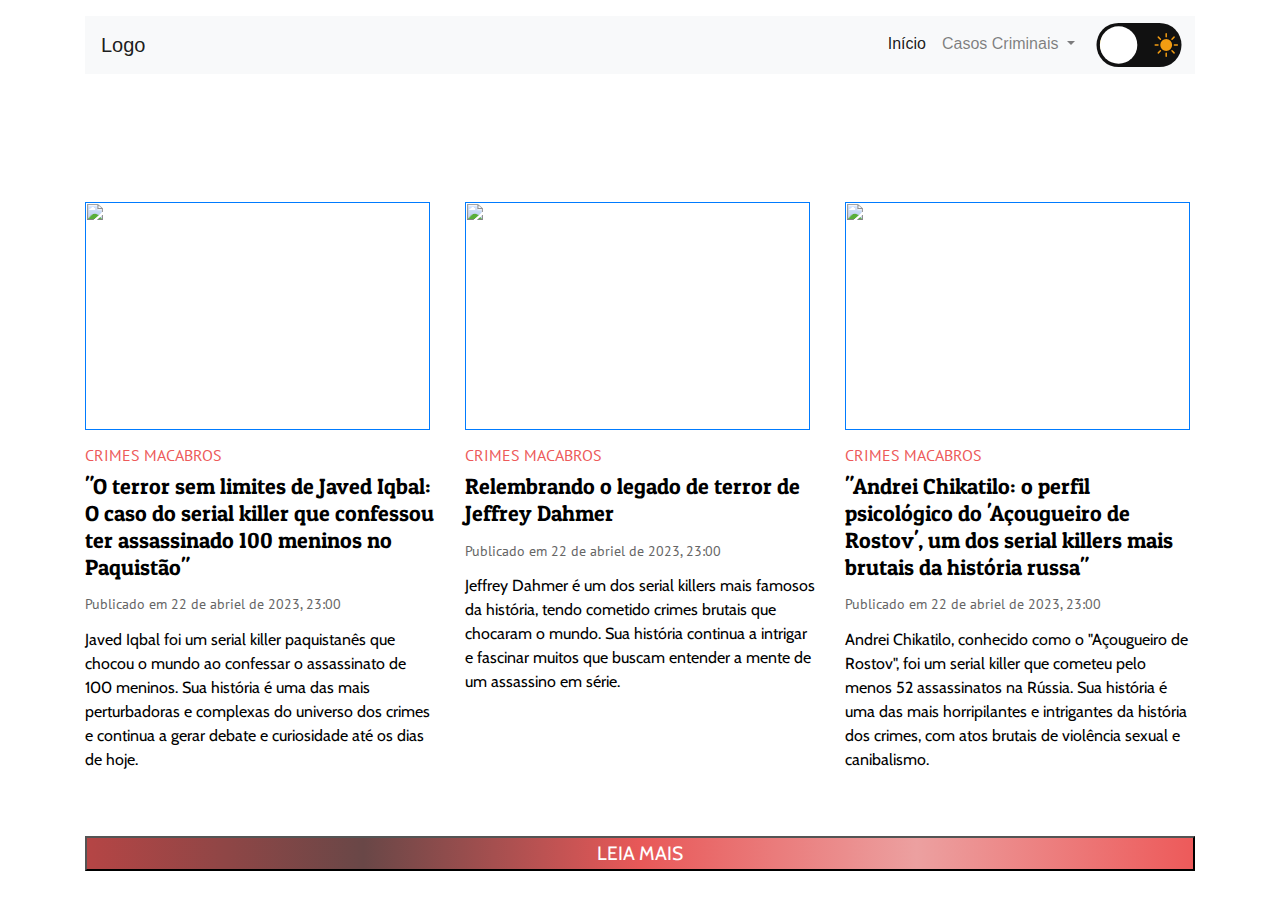
==== src/pages/index.html @ 10c6dadb "fix" ====
<!doctype html>
<html lang="pt-br">
  <head>


    <!-- Required meta tags -->
    <meta charset="utf-8">
    <meta name="viewport" content="width=device-width, initial-scale=1, shrink-to-fit=no">

    <!-- Bootstrap CSS -->
    <link rel="stylesheet" href="https://cdn.jsdelivr.net/npm/bootstrap@4.1.3/dist/css/bootstrap.min.css" integrity="sha384-MCw98/SFnGE8fJT3GXwEOngsV7Zt27NXFoaoApmYm81iuXoPkFOJwJ8ERdknLPMO" crossorigin="anonymous">
    <link rel="stylesheet" href="https://stackpath.bootstrapcdn.com/bootstrap/4.3.1/css/bootstrap.min.css" integrity="sha384-ggOyR0iXCbMQv3Xipma34MD+dH/1fQ784/j6cY/iJTQUOhcWr7x9JvoRxT2MZw1T" crossorigin="anonymous" />
      
    <!-- CSS -->
    <link rel="stylesheet" href="../styles/global.css">
    
    <!-- CSS DARK MODE -->
    <link rel="stylesheet" href="../styles/darkMode.css">
    <title>Pycho Log</title>
  </head>
  
  <body>
    
    <header>
      <div class="container">
        <nav class="navbar navbar-expand-lg navbar-light bg-light justify-content-center">
          <a class="navbar-brand" href="#">Logo</a>
          <button class="navbar-toggler" type="button" data-toggle="collapse" data-target="#navbarNavDropdown" aria-controls="navbarNavDropdown" aria-expanded="false" aria-label="Toggle navigation">
            <span class="navbar-toggler-icon"></span>
          </button>
          <div class="collapse navbar-collapse" id="navbarNavDropdown">
            <ul class="navbar-nav ml-auto">
              <li class="nav-item active">
                <a class="nav-link" href="#">Início <span class="sr-only">(current)</span></a>
              </li>
              <li class="nav-item dropdown">
                <a class="nav-link dropdown-toggle" href="#" id="navbarDropdownMenuLink" data-toggle="dropdown" aria-haspopup="true" aria-expanded="false">
                  Casos Criminais
                </a>
                <div class="dropdown-menu" aria-labelledby="navbarDropdownMenuLink">
                  <a class="dropdown-item" href="#">Javed Iqbal</a>
                  <a class="dropdown-item" href="#">Jeffrey Dahmer</a>
                  <a class="dropdown-item" href="#">Andrei Chikatilo</a>
                  <a class="dropdown-item" href="#">Assassino do zodíaco</a>
                  <a class="dropdown-item" href="#">Joseph Metheny</a>
                  <a class="dropdown-item" href="#">Lázaro Barbosa</a>
                </div>
              </li>
              <li class="botao-dark-mode">
                <div class="container">
                  <input class="checkbox" type="checkbox" name="" id="chk">
            
                  <label class="label" for="chk">
                    
                    <svg style="color: #f1c40f; padding-left:2px;" xmlns="http://www.w3.org/2000/svg" width="16" height="16" fill="currentColor" class="bi bi-moon-fill" viewBox="0 0 16 16">
                      <path d="M6 .278a.768.768 0 0 1 .08.858 7.208 7.208 0 0 0-.878 3.46c0 4.021 3.278 7.277 7.318 7.277.527 0 1.04-.055 1.533-.16a.787.787 0 0 1 .81.316.733.733 0 0 1-.031.893A8.349 8.349 0 0 1 8.344 16C3.734 16 0 12.286 0 7.71 0 4.266 2.114 1.312 5.124.06A.752.752 0 0 1 6 .278z"/>
                    </svg>
            
                    <svg style="color: #f39c12; padding-right:2px;" xmlns="http://www.w3.org/2000/svg" width="16" height="16" fill="currentColor" class="bi bi-brightness-high-fill" viewBox="0 0 16 16">
                      <path d="M12 8a4 4 0 1 1-8 0 4 4 0 0 1 8 0zM8 0a.5.5 0 0 1 .5.5v2a.5.5 0 0 1-1 0v-2A.5.5 0 0 1 8 0zm0 13a.5.5 0 0 1 .5.5v2a.5.5 0 0 1-1 0v-2A.5.5 0 0 1 8 13zm8-5a.5.5 0 0 1-.5.5h-2a.5.5 0 0 1 0-1h2a.5.5 0 0 1 .5.5zM3 8a.5.5 0 0 1-.5.5h-2a.5.5 0 0 1 0-1h2A.5.5 0 0 1 3 8zm10.657-5.657a.5.5 0 0 1 0 .707l-1.414 1.415a.5.5 0 1 1-.707-.708l1.414-1.414a.5.5 0 0 1 .707 0zm-9.193 9.193a.5.5 0 0 1 0 .707L3.05 13.657a.5.5 0 0 1-.707-.707l1.414-1.414a.5.5 0 0 1 .707 0zm9.193 2.121a.5.5 0 0 1-.707 0l-1.414-1.414a.5.5 0 0 1 .707-.707l1.414 1.414a.5.5 0 0 1 0 .707zM4.464 4.465a.5.5 0 0 1-.707 0L2.343 3.05a.5.5 0 1 1 .707-.707l1.414 1.414a.5.5 0 0 1 0 .708z"/>
                    </svg>
            
                    <div class="bola">
                    
                    </div>
                  </label>
                </div>
                
              </li>
            </ul>
          </div>
        </nav>
      </div>
    </header>

    <section>
      <article>  
        <div class="container">
          <div class="row primeira-section">
            <div class="col-md-4">
             
              <a class="links" href="">
                <img class="img-fluid primeira-section-imagem" src="imagens/Javed_Iqbal.jpg" alt="">
              </a>

              <p class="primeira-section-crimes-macabros">Crimes macabros</p>

              <h1 class="primeira-section-subtitulo">"O terror sem limites de Javed Iqbal: O caso do serial killer que confessou ter assassinado 100 meninos no Paquistão"</h1>

              <p class="primeira-section-publicado">Publicado em 22 de abriel de 2023, 23:00</p>

              <p class="primeira-section-texto-introdutorio">Javed Iqbal foi um serial killer paquistanês que chocou o mundo ao confessar o assassinato de 100 meninos. Sua história é uma das mais perturbadoras e complexas do universo dos crimes e continua a gerar debate e curiosidade até os dias de hoje.</p>

            </div>

            <div class="col-md-4">
    
              <a class="links" href="">
                <img class="img-fluid primeira-section-imagem" src="imagens/Jeffrey_Dahmer_Milwaukee_Police_1991_mugshot.jpg" alt="">
              </a>

              <p class="primeira-section-crimes-macabros">Crimes macabros</p>

              <h1 class="primeira-section-subtitulo">Relembrando o legado de terror de Jeffrey Dahmer</h1>

              <p class="primeira-section-publicado">Publicado em 22 de abriel de 2023, 23:00</p>

              <p class="primeira-section-texto-introdutorio">Jeffrey Dahmer é um dos serial killers mais famosos da história, tendo cometido crimes brutais que chocaram o mundo. Sua história continua a intrigar e fascinar muitos que buscam entender a mente de um assassino em série.</p>

            </div>

            <div class="col-md-4">

              <a class="links" href="">
                <img class="img-fluid primeira-section-imagem" src="imagens/Andrei Chikatilo.jpg" alt="">
              </a>

              <p class="primeira-section-crimes-macabros">Crimes macabros</p>

              <h1 class="primeira-section-subtitulo">"Andrei Chikatilo: o perfil psicológico do 'Açougueiro de Rostov', um dos serial killers mais brutais da história russa"</h1>

              <p class="primeira-section-publicado">Publicado em 22 de abriel de 2023, 23:00</p>

              <p class="primeira-section-texto-introdutorio">Andrei Chikatilo, conhecido como o "Açougueiro de Rostov", foi um serial killer que cometeu pelo menos 52 assassinatos na Rússia. Sua história é uma das mais horripilantes e intrigantes da história dos crimes, com atos brutais de violência sexual e canibalismo.</p>

            </div>
          </div>
        </div>
      </article>
    </section>

    <div class="container">
      <button id="btnLeiaMais">Leia Mais</button>
    </div>
    
      <section class="segunda-section">
        <article>
          <div class="container">
            <div class="row">
              <div class="col-md-4">
                <a class="links" href="">
                  <img class="img-fluid primeira-section-imagem" src="imagens/Assasino do Zodíaco.jpeg" alt="">
                </a>
                <p class="primeira-section-crimes-macabros">Crimes macabros</p>
                <h1 class="primeira-section-subtitulo">"O mistério do Assassino do Zodíaco: revisitando o caso do serial killer que aterrorizou a Califórnia nos anos 60 e 70"</h1>
                <p class="primeira-section-publicado">Publicado em 22 de abriel de 2023, 23:00</p>
                <p class="primeira-section-texto-introdutorio">O caso do Assassino do Zodíaco é um dos mais enigmáticos e intrigantes da história dos crimes. O serial killer aterrorizou a Califórnia nos anos 60 e 70 com uma série de assassinatos brutais e enigmáticas cartas criptografadas enviadas à imprensa, que nunca foram completamente decifradas.</p>
              </div>
              <div class="col-md-4">
                <a class="links" href="">
                  <img class="img-fluid primeira-section-imagem" src="imagens/Joseph Metheny.jpeg" alt="">
                </a>
                <p class="primeira-section-crimes-macabros">Crimes macabros</p>
                <h1 class="primeira-section-subtitulo">"Joseph Metheny: o canibal de Baltimore que aterrorizou a cidade com seus crimes macabros"</h1>
                <p class="primeira-section-publicado">Publicado em 22 de abriel de 2023, 23:00</p>
                <p class="primeira-section-texto-introdutorio">Joseph Metheny é um dos serial killers mais brutais e perturbadores da história americana. Conhecido como o "Canibal de Baltimore", ele confessou ter assassinado e consumido as vítimas, chocando o mundo com sua história de terror.</p>
              </div>
              <div class="col-md-4">
                <a class="links" href="">
                  <img class="img-fluid primeira-section-imagem" src="imagens/Lazáro Barbosa.jpeg" alt="">
                </a>
                <p class="primeira-section-crimes-macabros">Crimes macabros</p>
                <h1 class="primeira-section-subtitulo">"Lázaro Barbosa: o caso do serial killer que aterrorizou a região de Brasília e mobilizou as forças de segurança do país"</h1>
                <p class="primeira-section-publicado">Publicado em 22 de abriel de 2023, 23:00</p>
                <p class="primeira-section-texto-introdutorio">Lázaro Barbosa se tornou um dos criminosos mais procurados do país depois de uma onda de assassinatos brutais na região de Brasília. Sua história de fuga e sobrevivência na mata, bem como sua personalidade perturbadora, têm atraído a atenção do público e gerado debates sobre segurança pública e saúde mental.</p>
              </div>
            </div>
          </div>
        </article>
      </section>
    

    
  
    
    <!-- Optional JavaScript -->
    <!-- jQuery first, then Popper.js, then Bootstrap JS -->
    <script src="../scripts/darkMode.js"></script>
    <script src="../scripts/more.js"></script>
    <script src="https://code.jquery.com/jquery-3.3.1.slim.min.js" integrity="sha384-q8i/X+965DzO0rT7abK41JStQIAqVgRVzpbzo5smXKp4YfRvH+8abtTE1Pi6jizo" crossorigin="anonymous"></script>
    <script src="https://cdn.jsdelivr.net/npm/popper.js@1.14.3/dist/umd/popper.min.js" integrity="sha384-ZMP7rVo3mIykV+2+9J3UJ46jBk0WLaUAdn689aCwoqbBJiSnjAK/l8WvCWPIPm49" crossorigin="anonymous"></script>
    <script src="https://cdn.jsdelivr.net/npm/bootstrap@4.1.3/dist/js/bootstrap.min.js" integrity="sha384-ChfqqxuZUCnJSK3+MXmPNIyE6ZbWh2IMqE241rYiqJxyMiZ6OW/JmZQ5stwEULTy" crossorigin="anonymous"></script>
  </body>
</html>
---- src/styles/global.css ----
@charset "UTF-8";

@import url('https://fonts.googleapis.com/css2?family=Patua+One&display=swap');
@import url('https://fonts.googleapis.com/css2?family=PT+Sans&display=swap');
@import url('https://fonts.googleapis.com/css2?family=Cabin&display=swap');

body {
    background-color: #fff;
    color: #000;
   
}
  
header {
    padding: 1rem;
    transition: background 0.2s linear;
    
}

.botao-dark-mode {
    margin-top: 0.5rem;
    margin-left: 1rem;
}
  
.primeira-section {
    margin-top: 7rem;
    margin-bottom: 3rem;
}

.links {
    text-decoration: none;
}

.primeira-section-imagem {
    width: 345px;
    height: 228px;
    cursor: pointer;

}

.primeira-section-crimes-macabros {
    color: #ED5A5A; 
    margin-top: 0.8rem;
    margin-bottom: 0.4rem;
    font-family: 'PT Sans', sans-serif;
    text-transform: uppercase;
    font-size: 1rem;
}

.primeira-section-subtitulo {
    font-size: 1.4rem;
    font-family: 'Patua One', cursive;
}

.primeira-section-publicado {
    font-size: 0.9rem;
    font-family: 'PT Sans', sans-serif;
    margin-top: 0.8rem;
    margin-bottom: 0.8rem;
    color: #666666;
}

.primeira-section-texto-introdutorio {
    text-justify: left;
    font-family: 'Cabin', sans-serif;
}

.paragrafo-botao-oculto {
    opacity: 0;
}

#btnLeiaMais {
    width: 100%;
    margin-bottom: 2rem;
    background: linear-gradient(to left, #ED5A5A, #ECA0A0, #E85858, #694747, #B54545);
    color: #fff;
    text-transform: uppercase;
    font-size: 1.2rem;
    font-family: 'Cabin', sans-serif;
    
}

.segunda-section {
    display: none;
}
---- src/styles/darkMode.css ----
@charset "UTF-8";

body.dark {
    background: #232c35;
    color: white;
}

.checkbox {
    opacity: 0;
    position: absolute;
}

.label {
    background-color: #111;
    border-radius: 50px;
    cursor: pointer;
    justify-content: space-between;
    display: flex;
    align-items: center;

    position: relative;
    height: 26px;
    width: 50px;

    transform: scale(1.7);
}


.label .bola {
    background-color: #fff;
    border-radius: 50%;
    position: absolute;
    top: 2px;
    left: 2px;
    height: 22px;
    width: 22px;
    

    transform: translateX(0px);
    transition: transform 0.2s linear;

}

.checkbox:checked + .label .bola {
    transform: translateX(24px);
}
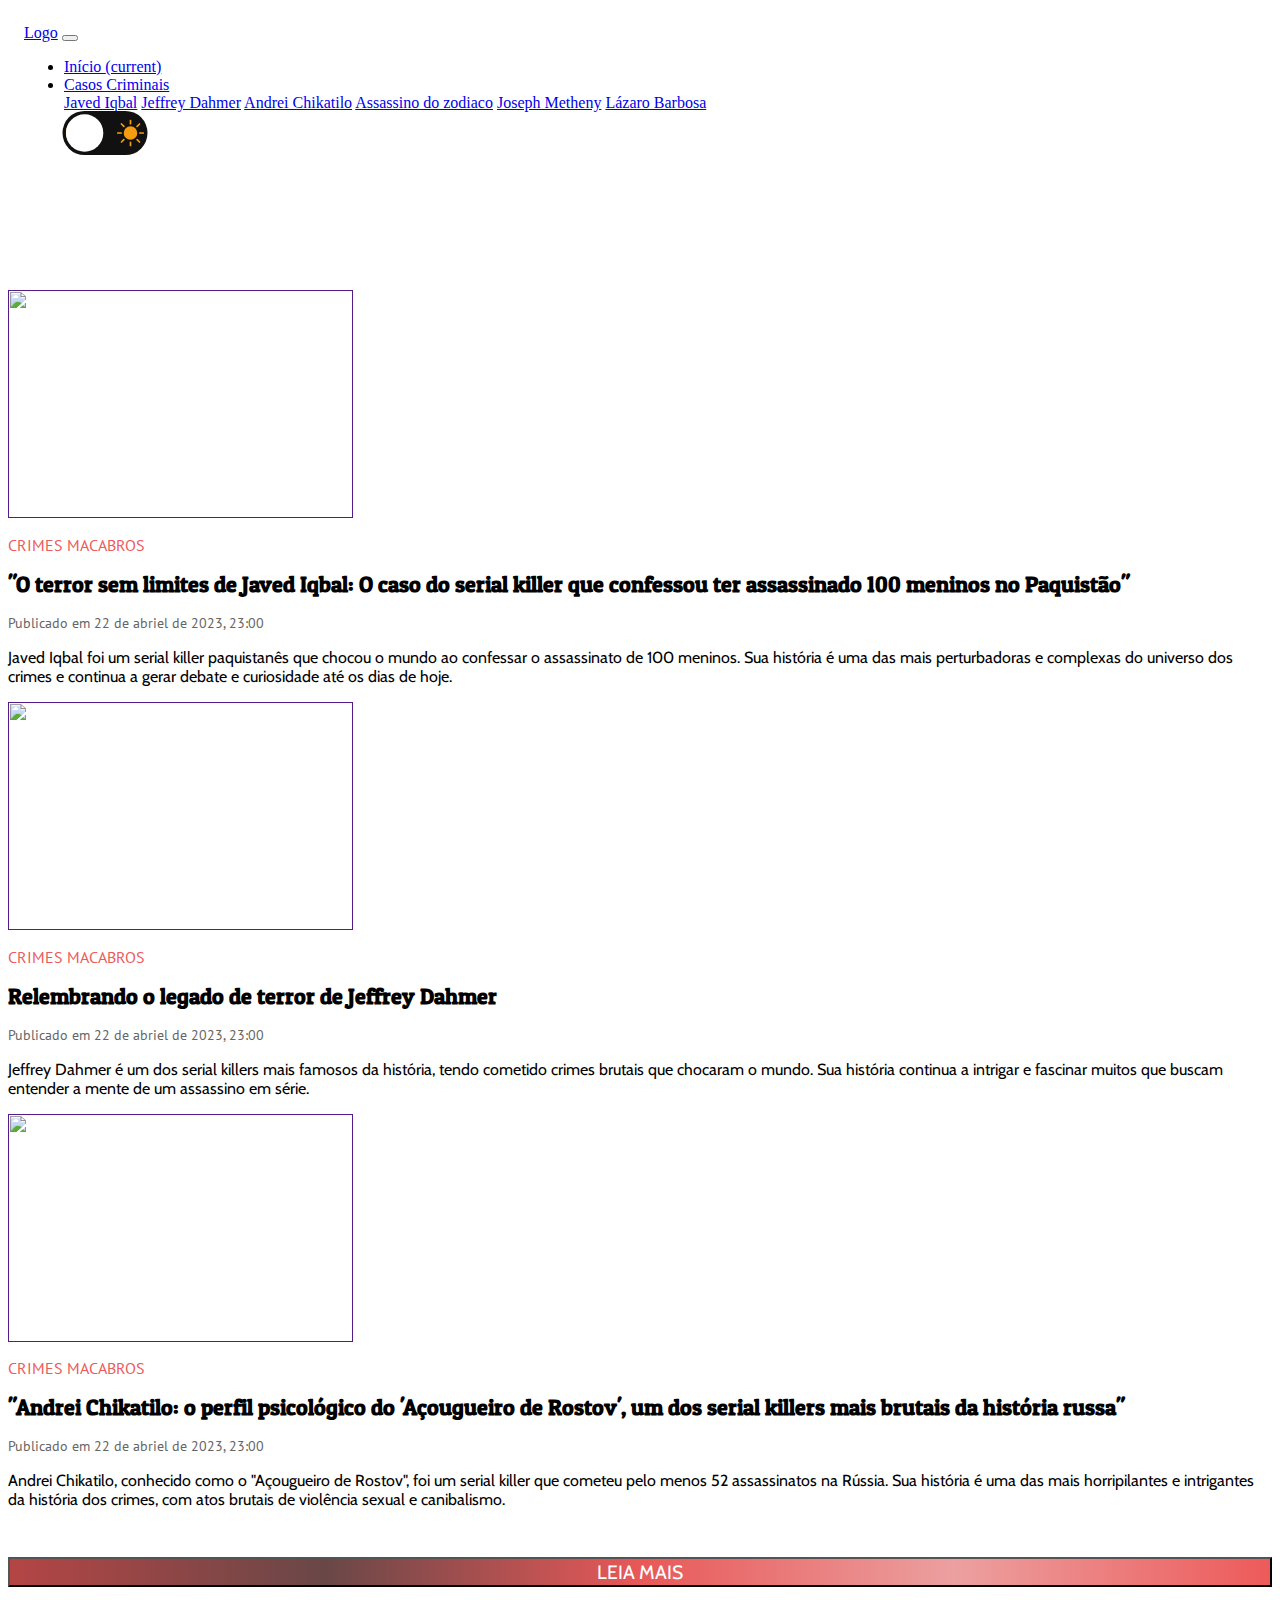
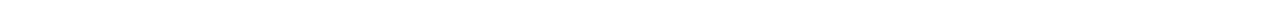
==== commit e172d332: "added zodiac page" ====
--- a/src/pages/index.html
+++ b/src/pages/index.html
@@ -1,19 +1,16 @@
 <!doctype html>
 <html lang="pt-br">
   <head>
-
-
     <!-- Required meta tags -->
     <meta charset="utf-8">
     <meta name="viewport" content="width=device-width, initial-scale=1, shrink-to-fit=no">
 
     <!-- Bootstrap CSS -->
     <link rel="stylesheet" href="https://cdn.jsdelivr.net/npm/bootstrap@4.1.3/dist/css/bootstrap.min.css" integrity="sha384-MCw98/SFnGE8fJT3GXwEOngsV7Zt27NXFoaoApmYm81iuXoPkFOJwJ8ERdknLPMO" crossorigin="anonymous">
-    <link rel="stylesheet" href="https://stackpath.bootstrapcdn.com/bootstrap/4.3.1/css/bootstrap.min.css" integrity="sha384-ggOyR0iXCbMQv3Xipma34MD+dH/1fQ784/j6cY/iJTQUOhcWr7x9JvoRxT2MZw1T" crossorigin="anonymous" />
-      
+
     <!-- CSS -->
     <link rel="stylesheet" href="../styles/global.css">
-    
+
     <!-- CSS DARK MODE -->
     <link rel="stylesheet" href="../styles/darkMode.css">
     <title>Pycho Log</title>
@@ -41,7 +38,7 @@
                   <a class="dropdown-item" href="#">Javed Iqbal</a>
                   <a class="dropdown-item" href="#">Jeffrey Dahmer</a>
                   <a class="dropdown-item" href="#">Andrei Chikatilo</a>
-                  <a class="dropdown-item" href="#">Assassino do zodíaco</a>
+                  <a class="dropdown-item" href="zodiac.html">Assassino do zodiaco</a>
                   <a class="dropdown-item" href="#">Joseph Metheny</a>
                   <a class="dropdown-item" href="#">Lázaro Barbosa</a>
                 </div>
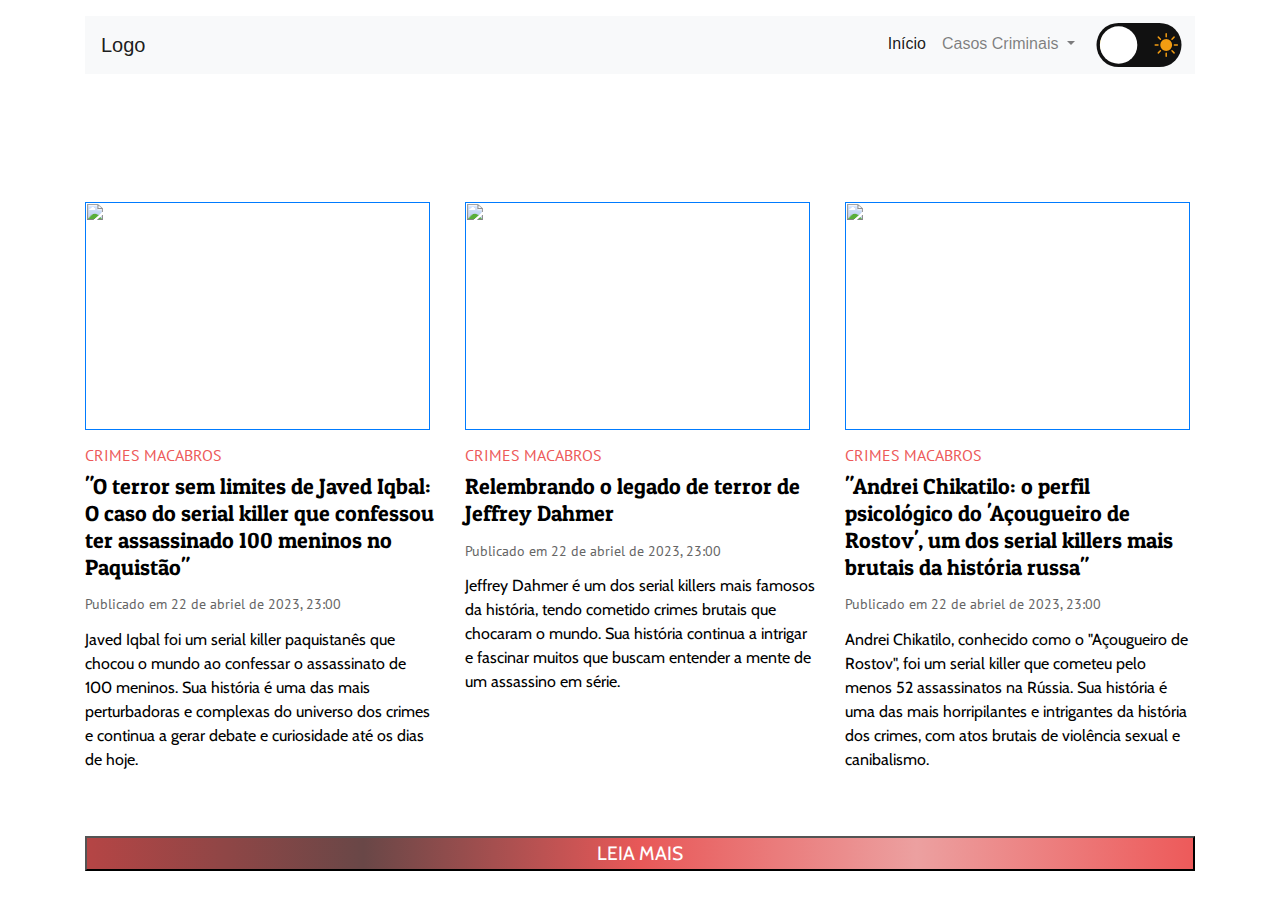
==== commit d35c2da2: "Merge pull request #3 from grupounip03/Fernando" ====
--- a/src/pages/index.html
+++ b/src/pages/index.html
@@ -1,16 +1,19 @@
 <!doctype html>
 <html lang="pt-br">
   <head>
+
+
     <!-- Required meta tags -->
     <meta charset="utf-8">
     <meta name="viewport" content="width=device-width, initial-scale=1, shrink-to-fit=no">
 
     <!-- Bootstrap CSS -->
     <link rel="stylesheet" href="https://cdn.jsdelivr.net/npm/bootstrap@4.1.3/dist/css/bootstrap.min.css" integrity="sha384-MCw98/SFnGE8fJT3GXwEOngsV7Zt27NXFoaoApmYm81iuXoPkFOJwJ8ERdknLPMO" crossorigin="anonymous">
-
+    <link rel="stylesheet" href="https://stackpath.bootstrapcdn.com/bootstrap/4.3.1/css/bootstrap.min.css" integrity="sha384-ggOyR0iXCbMQv3Xipma34MD+dH/1fQ784/j6cY/iJTQUOhcWr7x9JvoRxT2MZw1T" crossorigin="anonymous" />
+      
     <!-- CSS -->
     <link rel="stylesheet" href="../styles/global.css">
-
+    
     <!-- CSS DARK MODE -->
     <link rel="stylesheet" href="../styles/darkMode.css">
     <title>Pycho Log</title>
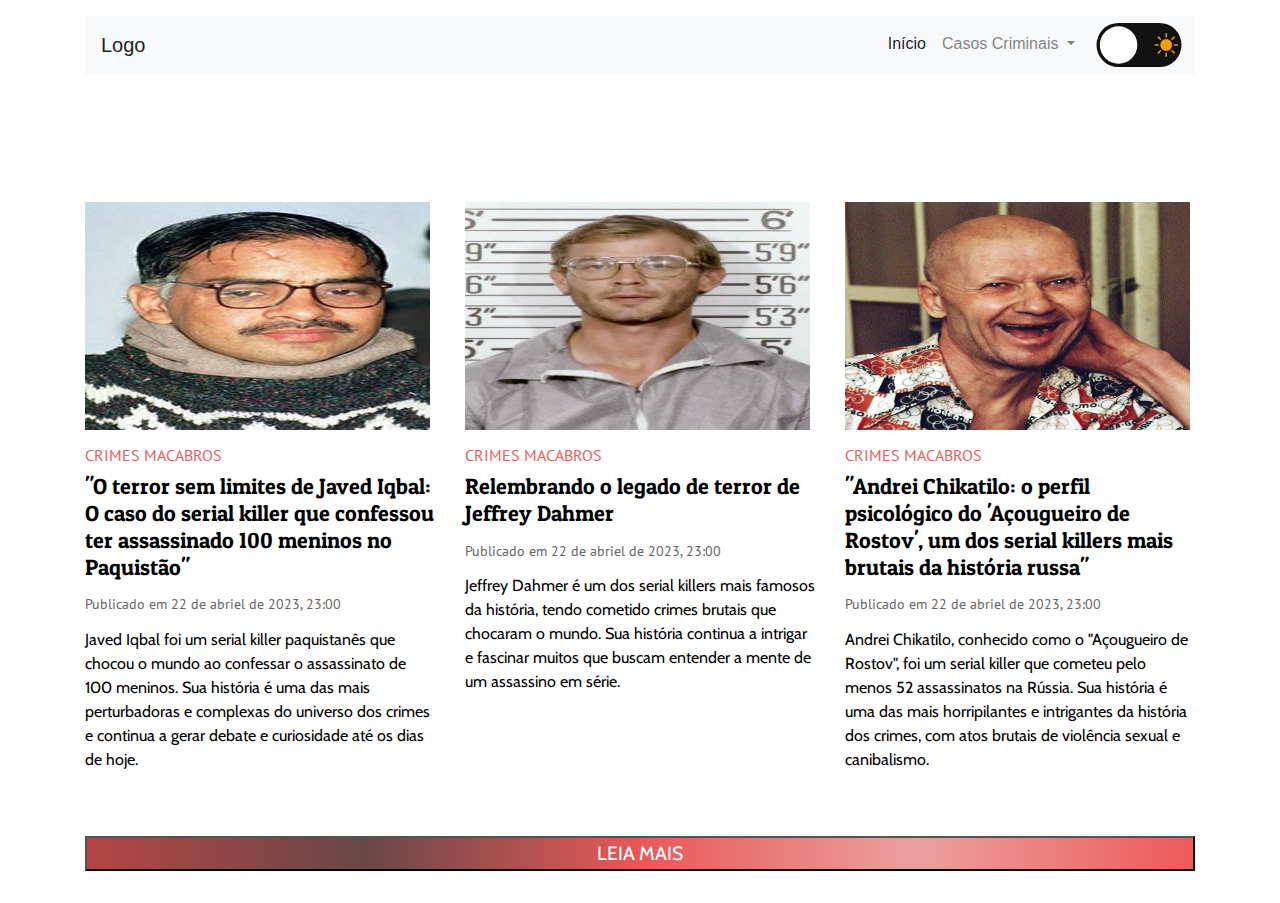
==== commit a78a7aef: "corrections images" ====
--- a/src/pages/index.html
+++ b/src/pages/index.html
@@ -43,7 +43,7 @@
                   <a class="dropdown-item" href="#">Andrei Chikatilo</a>
                   <a class="dropdown-item" href="zodiac.html">Assassino do zodiaco</a>
                   <a class="dropdown-item" href="#">Joseph Metheny</a>
-                  <a class="dropdown-item" href="#">Lázaro Barbosa</a>
+                  <a class="dropdown-item" href="lazaro.html">Lázaro Barbosa</a>
                 </div>
               </li>
               <li class="botao-dark-mode">
@@ -80,7 +80,7 @@
             <div class="col-md-4">
              
               <a class="links" href="">
-                <img class="img-fluid primeira-section-imagem" src="imagens/Javed_Iqbal.jpg" alt="">
+                <img class="img-fluid primeira-section-imagem" src="../../public/Javed_Iqbal.jpg" alt="">
               </a>
 
               <p class="primeira-section-crimes-macabros">Crimes macabros</p>
@@ -96,7 +96,7 @@
             <div class="col-md-4">
     
               <a class="links" href="">
-                <img class="img-fluid primeira-section-imagem" src="imagens/Jeffrey_Dahmer_Milwaukee_Police_1991_mugshot.jpg" alt="">
+                <img class="img-fluid primeira-section-imagem" src="../../public/Jeffrey_Dahmer_Milwaukee_Police_1991_mugshot.jpg" alt="">
               </a>
 
               <p class="primeira-section-crimes-macabros">Crimes macabros</p>
@@ -112,7 +112,8 @@
             <div class="col-md-4">
 
               <a class="links" href="">
-                <img class="img-fluid primeira-section-imagem" src="imagens/Andrei Chikatilo.jpg" alt="">
+                <img class="img-fluid primeira-section-imagem" src="../../public/Andrei_Chikatilo.jpg
+                " alt="">
               </a>
 
               <p class="primeira-section-crimes-macabros">Crimes macabros</p>
@@ -139,7 +140,7 @@
             <div class="row">
               <div class="col-md-4">
                 <a class="links" href="">
-                  <img class="img-fluid primeira-section-imagem" src="imagens/Assasino do Zodíaco.jpeg" alt="">
+                  <img class="img-fluid primeira-section-imagem" src="../../public/Assasino do Zodíaco.jpeg" alt="">
                 </a>
                 <p class="primeira-section-crimes-macabros">Crimes macabros</p>
                 <h1 class="primeira-section-subtitulo">"O mistério do Assassino do Zodíaco: revisitando o caso do serial killer que aterrorizou a Califórnia nos anos 60 e 70"</h1>
@@ -148,7 +149,7 @@
               </div>
               <div class="col-md-4">
                 <a class="links" href="">
-                  <img class="img-fluid primeira-section-imagem" src="imagens/Joseph Metheny.jpeg" alt="">
+                  <img class="img-fluid primeira-section-imagem" src="../../public/Joseph Metheny.jpeg" alt="">
                 </a>
                 <p class="primeira-section-crimes-macabros">Crimes macabros</p>
                 <h1 class="primeira-section-subtitulo">"Joseph Metheny: o canibal de Baltimore que aterrorizou a cidade com seus crimes macabros"</h1>
@@ -157,7 +158,7 @@
               </div>
               <div class="col-md-4">
                 <a class="links" href="">
-                  <img class="img-fluid primeira-section-imagem" src="imagens/Lazáro Barbosa.jpeg" alt="">
+                  <img class="img-fluid primeira-section-imagem" src="../../public/Lazáro Barbosa.jpeg" alt="">
                 </a>
                 <p class="primeira-section-crimes-macabros">Crimes macabros</p>
                 <h1 class="primeira-section-subtitulo">"Lázaro Barbosa: o caso do serial killer que aterrorizou a região de Brasília e mobilizou as forças de segurança do país"</h1>
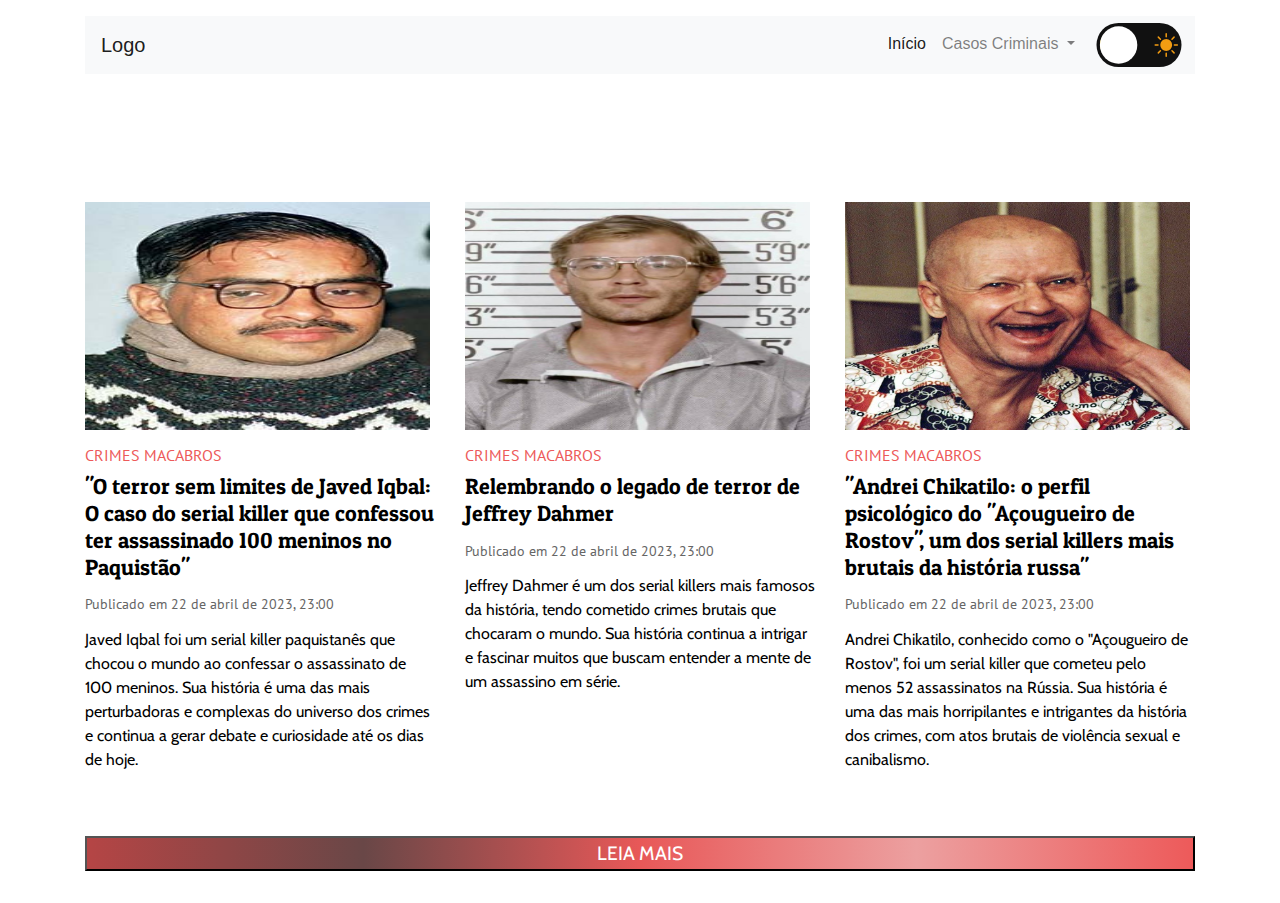
==== commit 4154c7f2: "text corrections" ====
--- a/src/pages/index.html
+++ b/src/pages/index.html
@@ -87,7 +87,7 @@
 
               <h1 class="primeira-section-subtitulo">"O terror sem limites de Javed Iqbal: O caso do serial killer que confessou ter assassinado 100 meninos no Paquistão"</h1>
 
-              <p class="primeira-section-publicado">Publicado em 22 de abriel de 2023, 23:00</p>
+              <p class="primeira-section-publicado">Publicado em 22 de abril de 2023, 23:00</p>
 
               <p class="primeira-section-texto-introdutorio">Javed Iqbal foi um serial killer paquistanês que chocou o mundo ao confessar o assassinato de 100 meninos. Sua história é uma das mais perturbadoras e complexas do universo dos crimes e continua a gerar debate e curiosidade até os dias de hoje.</p>
 
@@ -103,7 +103,7 @@
 
               <h1 class="primeira-section-subtitulo">Relembrando o legado de terror de Jeffrey Dahmer</h1>
 
-              <p class="primeira-section-publicado">Publicado em 22 de abriel de 2023, 23:00</p>
+              <p class="primeira-section-publicado">Publicado em 22 de abril de 2023, 23:00</p>
 
               <p class="primeira-section-texto-introdutorio">Jeffrey Dahmer é um dos serial killers mais famosos da história, tendo cometido crimes brutais que chocaram o mundo. Sua história continua a intrigar e fascinar muitos que buscam entender a mente de um assassino em série.</p>
 
@@ -118,9 +118,9 @@
 
               <p class="primeira-section-crimes-macabros">Crimes macabros</p>
 
-              <h1 class="primeira-section-subtitulo">"Andrei Chikatilo: o perfil psicológico do 'Açougueiro de Rostov', um dos serial killers mais brutais da história russa"</h1>
+              <h1 class="primeira-section-subtitulo">"Andrei Chikatilo: o perfil psicológico do "Açougueiro de Rostov", um dos serial killers mais brutais da história russa"</h1>
 
-              <p class="primeira-section-publicado">Publicado em 22 de abriel de 2023, 23:00</p>
+              <p class="primeira-section-publicado">Publicado em 22 de abril de 2023, 23:00</p>
 
               <p class="primeira-section-texto-introdutorio">Andrei Chikatilo, conhecido como o "Açougueiro de Rostov", foi um serial killer que cometeu pelo menos 52 assassinatos na Rússia. Sua história é uma das mais horripilantes e intrigantes da história dos crimes, com atos brutais de violência sexual e canibalismo.</p>
 
@@ -144,7 +144,7 @@
                 </a>
                 <p class="primeira-section-crimes-macabros">Crimes macabros</p>
                 <h1 class="primeira-section-subtitulo">"O mistério do Assassino do Zodíaco: revisitando o caso do serial killer que aterrorizou a Califórnia nos anos 60 e 70"</h1>
-                <p class="primeira-section-publicado">Publicado em 22 de abriel de 2023, 23:00</p>
+                <p class="primeira-section-publicado">Publicado em 22 de abril de 2023, 23:00</p>
                 <p class="primeira-section-texto-introdutorio">O caso do Assassino do Zodíaco é um dos mais enigmáticos e intrigantes da história dos crimes. O serial killer aterrorizou a Califórnia nos anos 60 e 70 com uma série de assassinatos brutais e enigmáticas cartas criptografadas enviadas à imprensa, que nunca foram completamente decifradas.</p>
               </div>
               <div class="col-md-4">
@@ -153,7 +153,7 @@
                 </a>
                 <p class="primeira-section-crimes-macabros">Crimes macabros</p>
                 <h1 class="primeira-section-subtitulo">"Joseph Metheny: o canibal de Baltimore que aterrorizou a cidade com seus crimes macabros"</h1>
-                <p class="primeira-section-publicado">Publicado em 22 de abriel de 2023, 23:00</p>
+                <p class="primeira-section-publicado">Publicado em 22 de abril de 2023, 23:00</p>
                 <p class="primeira-section-texto-introdutorio">Joseph Metheny é um dos serial killers mais brutais e perturbadores da história americana. Conhecido como o "Canibal de Baltimore", ele confessou ter assassinado e consumido as vítimas, chocando o mundo com sua história de terror.</p>
               </div>
               <div class="col-md-4">
@@ -162,7 +162,7 @@
                 </a>
                 <p class="primeira-section-crimes-macabros">Crimes macabros</p>
                 <h1 class="primeira-section-subtitulo">"Lázaro Barbosa: o caso do serial killer que aterrorizou a região de Brasília e mobilizou as forças de segurança do país"</h1>
-                <p class="primeira-section-publicado">Publicado em 22 de abriel de 2023, 23:00</p>
+                <p class="primeira-section-publicado">Publicado em 22 de abril de 2023, 23:00</p>
                 <p class="primeira-section-texto-introdutorio">Lázaro Barbosa se tornou um dos criminosos mais procurados do país depois de uma onda de assassinatos brutais na região de Brasília. Sua história de fuga e sobrevivência na mata, bem como sua personalidade perturbadora, têm atraído a atenção do público e gerado debates sobre segurança pública e saúde mental.</p>
               </div>
             </div>
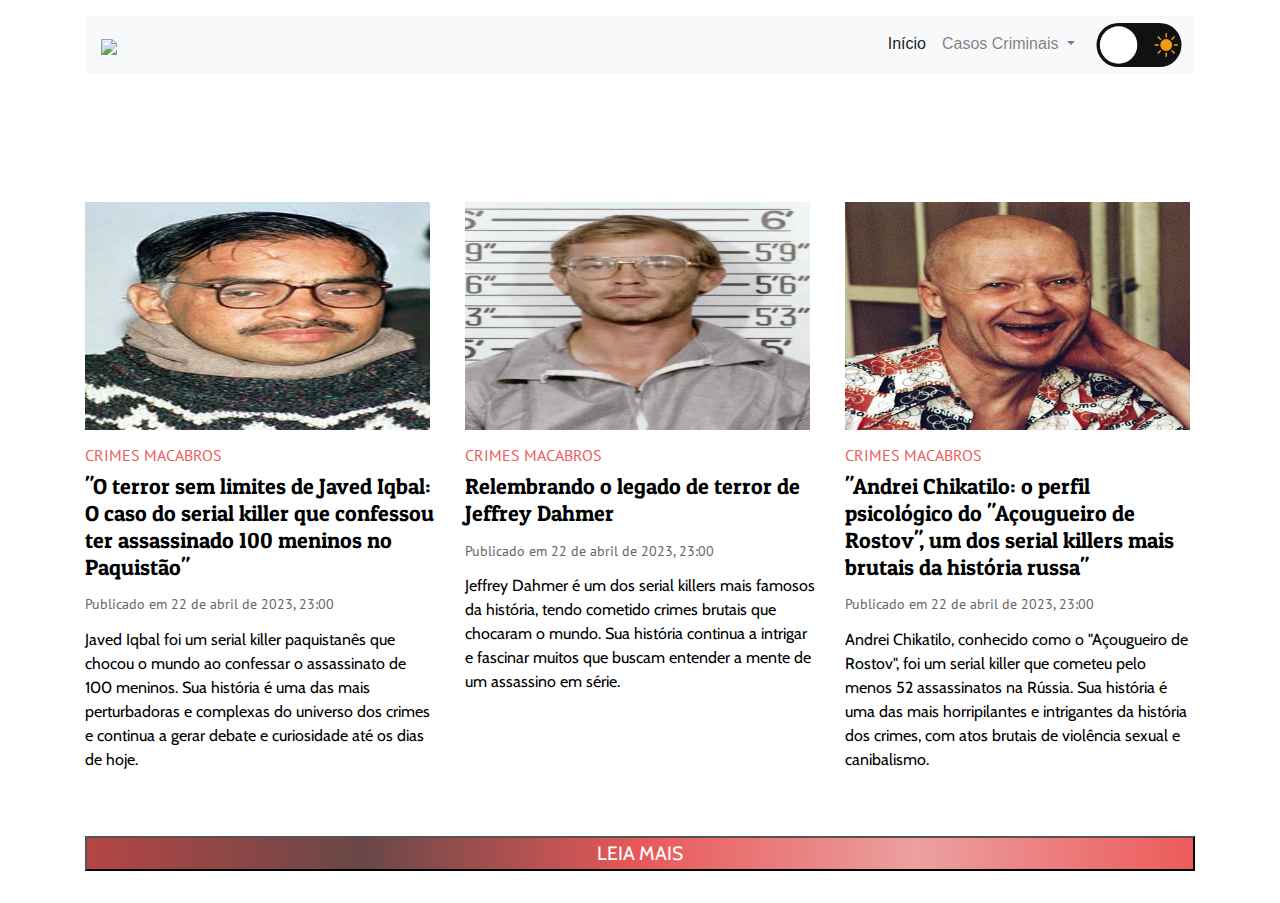
==== commit 934b6df7: "javed" ====
--- a/src/pages/index.html
+++ b/src/pages/index.html
@@ -24,21 +24,21 @@
     <header>
       <div class="container">
         <nav class="navbar navbar-expand-lg navbar-light bg-light justify-content-center">
-          <a class="navbar-brand" href="#">Logo</a>
+          <a class="navbar-brand"><img src="C:\Users\dslru\OneDrive\Documentos\Nova pasta\Psycho-Log\public\logo.psycho.png"></a>
           <button class="navbar-toggler" type="button" data-toggle="collapse" data-target="#navbarNavDropdown" aria-controls="navbarNavDropdown" aria-expanded="false" aria-label="Toggle navigation">
             <span class="navbar-toggler-icon"></span>
           </button>
           <div class="collapse navbar-collapse" id="navbarNavDropdown">
             <ul class="navbar-nav ml-auto">
               <li class="nav-item active">
-                <a class="nav-link" href="#">Início <span class="sr-only">(current)</span></a>
+                <a class="nav-link" href="index.html">Início <span class="sr-only">(current)</span></a>
               </li>
               <li class="nav-item dropdown">
                 <a class="nav-link dropdown-toggle" href="#" id="navbarDropdownMenuLink" data-toggle="dropdown" aria-haspopup="true" aria-expanded="false">
                   Casos Criminais
                 </a>
                 <div class="dropdown-menu" aria-labelledby="navbarDropdownMenuLink">
-                  <a class="dropdown-item" href="#">Javed Iqbal</a>
+                  <a class="dropdown-item" href="javed.html">Javed Iqbal</a>
                   <a class="dropdown-item" href="#">Jeffrey Dahmer</a>
                   <a class="dropdown-item" href="#">Andrei Chikatilo</a>
                   <a class="dropdown-item" href="zodiac.html">Assassino do zodiaco</a>
@@ -79,7 +79,7 @@
           <div class="row primeira-section">
             <div class="col-md-4">
              
-              <a class="links" href="">
+              <a class="links" href="javed.html">
                 <img class="img-fluid primeira-section-imagem" src="../../public/Javed_Iqbal.jpg" alt="">
               </a>
 
@@ -181,6 +181,12 @@
     <script src="https://code.jquery.com/jquery-3.3.1.slim.min.js" integrity="sha384-q8i/X+965DzO0rT7abK41JStQIAqVgRVzpbzo5smXKp4YfRvH+8abtTE1Pi6jizo" crossorigin="anonymous"></script>
     <script src="https://cdn.jsdelivr.net/npm/popper.js@1.14.3/dist/umd/popper.min.js" integrity="sha384-ZMP7rVo3mIykV+2+9J3UJ46jBk0WLaUAdn689aCwoqbBJiSnjAK/l8WvCWPIPm49" crossorigin="anonymous"></script>
     <script src="https://cdn.jsdelivr.net/npm/bootstrap@4.1.3/dist/js/bootstrap.min.js" integrity="sha384-ChfqqxuZUCnJSK3+MXmPNIyE6ZbWh2IMqE241rYiqJxyMiZ6OW/JmZQ5stwEULTy" crossorigin="anonymous"></script>
+  
+
+  
+  
+  
+  
   </body>
 </html>
 
